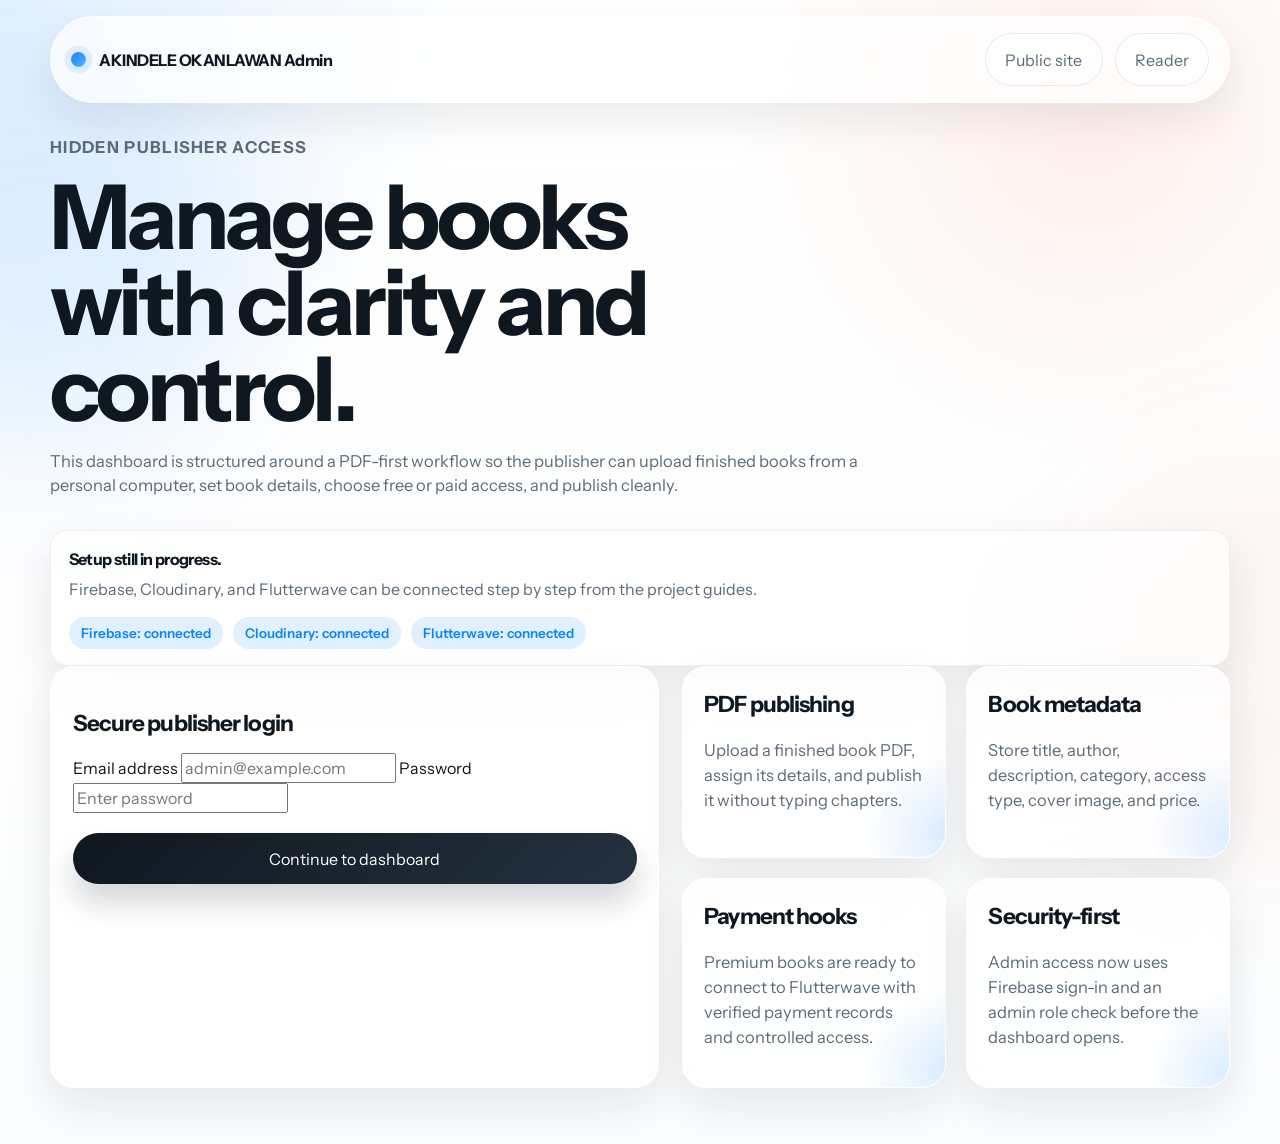
==== admin.html @ 09a19e11 "first commit" ====
<!DOCTYPE html>
<html lang="en">
  <head>
    <meta charset="UTF-8" />
    <meta name="viewport" content="width=device-width, initial-scale=1.0" />
    <meta
      name="description"
      content="Protected publisher dashboard for managing books, PDF uploads, pricing, and releases."
    />
    <title>AKINDELE OKANLAWAN Admin</title>
    <link rel="preconnect" href="https://fonts.googleapis.com" />
    <link rel="preconnect" href="https://fonts.gstatic.com" crossorigin />
    <link
      href="https://fonts.googleapis.com/css2?family=Instrument+Sans:wght@400;500;600;700&display=swap"
      rel="stylesheet"
    />
    <link rel="stylesheet" href="./styles.css" />
  </head>
  <body data-page="admin">
    <div class="ambient ambient-left" aria-hidden="true"></div>
    <div class="ambient ambient-right" aria-hidden="true"></div>

    <header class="topbar">
      <a class="brand" href="./index.html" aria-label="Return to public website">
        <span class="brand-mark"></span>
        <span class="brand-text">AKINDELE OKANLAWAN Admin</span>
      </a>
      <div class="topbar-actions">
        <a class="ghost-button button-link" href="./index.html">Public site</a>
        <a class="ghost-button button-link" href="./reader.html">Reader</a>
      </div>
    </header>

    <main class="section admin-shell">
      <section class="reveal">
        <div class="section-heading">
          <p class="eyebrow">Hidden publisher access</p>
          <h1>Manage books with clarity and control.</h1>
          <p>
            This dashboard is structured around a PDF-first workflow so the publisher can
            upload finished books from a personal computer, set book details, choose free
            or paid access, and publish cleanly.
          </p>
        </div>

        <div class="status-banner" id="adminIntegrationBanner"></div>

        <div class="membership-layout admin-entry-grid">
          <form class="pricing-card" id="adminLoginForm">
            <p class="card-label">Admin sign in</p>
            <h3>Secure publisher login</h3>
            <label>
              Email address
              <input id="adminEmail" type="email" placeholder="admin@example.com" required />
            </label>
            <label>
              Password
              <input id="adminPassword" type="password" placeholder="Enter password" required />
            </label>
            <button class="primary-button modal-submit" id="adminLoginButton" type="submit">
              Continue to dashboard
            </button>
          </form>

          <div class="admin-grid">
            <article class="admin-panel">
              <h3>PDF publishing</h3>
              <p>Upload a finished book PDF, assign its details, and publish it without typing chapters.</p>
            </article>
            <article class="admin-panel">
              <h3>Book metadata</h3>
              <p>Store title, author, description, category, access type, cover image, and price.</p>
            </article>
            <article class="admin-panel">
              <h3>Payment hooks</h3>
              <p>Premium books are ready to connect to Flutterwave with verified payment records and controlled access.</p>
            </article>
            <article class="admin-panel">
              <h3>Security-first</h3>
              <p>Admin access now uses Firebase sign-in and an admin role check before the dashboard opens.</p>
            </article>
          </div>
        </div>
      </section>

      <section class="reveal hidden" id="adminDashboard">
        <div class="dashboard-header">
          <div>
            <p class="eyebrow">Publisher dashboard</p>
            <h2>Publish, edit, and manage your library.</h2>
          </div>
          <div class="topbar-actions">
            <button class="ghost-button" id="resetDemoDataButton" type="button">Reset demo data</button>
            <button class="primary-button" id="adminLogoutButton" type="button">Sign out</button>
          </div>
        </div>

        <div class="dashboard-stats" id="dashboardStats"></div>

        <div class="dashboard-layout">
          <form class="pricing-card admin-form-card" id="bookForm">
            <input id="editingBookId" type="hidden" />
            <p class="card-label">Book editor</p>
            <h3 id="bookFormTitle">Add a new book</h3>

            <div class="form-grid">
              <label>
                Book title
                <input id="bookTitle" type="text" placeholder="The Morning Atlas" required />
              </label>
              <label>
                Author name
                <input id="bookAuthor" type="text" placeholder="Author name" required />
              </label>
            </div>

            <label>
              Description
              <textarea id="bookDescription" rows="4" placeholder="Write a clean, compelling summary." required></textarea>
            </label>

            <div class="form-grid">
              <label>
                Category
                <input id="bookCategory" type="text" placeholder="Fiction, Memoir, Poetry..." />
              </label>
              <label>
                Access type
                <select id="bookType">
                  <option value="free">Free</option>
                  <option value="paid">Paid</option>
                </select>
              </label>
            </div>

            <div class="form-grid">
              <label>
                Price
                <input id="bookPrice" type="text" placeholder="14.99 or Free" />
              </label>
              <label>
                Currency
                <input id="bookCurrency" type="text" placeholder="USD" value="USD" />
              </label>
            </div>

            <div class="form-grid">
              <label>
                Cover image URL
                <input id="bookCoverUrl" type="url" placeholder="https://res.cloudinary.com/..." />
              </label>
              <label>
                PDF file URL
                <input id="bookPdfUrl" type="url" placeholder="https://res.cloudinary.com/.../book.pdf" />
              </label>
            </div>

            <div class="form-grid">
              <label>
                Optional cover file
                <input id="bookCoverFile" type="file" accept="image/*" />
              </label>
              <label>
                Optional PDF file
                <input id="bookPdfFile" type="file" accept="application/pdf" />
              </label>
            </div>

            <div class="toggle-row">
              <label class="checkbox-row">
                <input id="bookFeatured" type="checkbox" />
                <span>Feature this book</span>
              </label>
              <label class="checkbox-row">
                <input id="bookPublished" type="checkbox" checked />
                <span>Publish immediately</span>
              </label>
            </div>

            <div class="modal-actions">
              <button class="ghost-button" id="uploadAssetsButton" type="button">Upload selected files</button>
              <button class="primary-button" id="saveBookButton" type="submit">Save book</button>
            </div>

            <div class="form-note" id="uploadHint">
              Add Cloudinary config to enable direct browser uploads, or paste the final URLs manually.
            </div>
          </form>

          <div class="admin-library-card">
            <div class="dashboard-header compact">
              <div>
                <p class="card-label">Library manager</p>
                <h3>Published and draft books</h3>
              </div>
            </div>
            <div class="admin-library-list" id="adminBookList"></div>
            <div class="empty-state hidden" id="adminEmptyState">
              <h3>No books yet.</h3>
              <p>Add the first title from the form and publish it to the public library.</p>
            </div>
          </div>
        </div>
      </section>
    </main>

    <script src="./config.js"></script>
    <script src="./app.js"></script>
  </body>
</html>
---- styles.css ----
:root {
  --bg: #ffffff;
  --panel: rgba(255, 255, 255, 0.78);
  --surface: #f6f7f9;
  --text: #0f1720;
  --muted: #5d6a77;
  --line: rgba(15, 23, 32, 0.08);
  --line-strong: rgba(15, 23, 32, 0.14);
  --accent: #0a84ff;
  --accent-warm: #ff6a3d;
  --shadow-lg: 0 30px 80px rgba(15, 23, 32, 0.12);
  --shadow-md: 0 18px 44px rgba(15, 23, 32, 0.09);
  --radius-xl: 32px;
  --radius-lg: 24px;
  --radius-md: 18px;
  --container: 1180px;
  --font-ui: "SF Pro Display", "SF Pro Text", "Instrument Sans", -apple-system,
    BlinkMacSystemFont, "Segoe UI", sans-serif;
}

* {
  box-sizing: border-box;
}

html {
  scroll-behavior: smooth;
}

body {
  margin: 0;
  min-width: 320px;
  background:
    radial-gradient(circle at top left, rgba(10, 132, 255, 0.12), transparent 28%),
    radial-gradient(circle at 85% 10%, rgba(255, 106, 61, 0.1), transparent 24%),
    linear-gradient(180deg, #ffffff 0%, #fbfcfd 100%);
  color: var(--text);
  font-family: var(--font-ui);
  line-height: 1.5;
}

body::selection {
  background: rgba(10, 132, 255, 0.18);
}

a {
  color: inherit;
  text-decoration: none;
}

button,
input,
textarea,
select,
summary {
  font: inherit;
}

button {
  cursor: pointer;
  border: 0;
}

.ambient {
  position: fixed;
  width: 26rem;
  height: 26rem;
  border-radius: 999px;
  filter: blur(72px);
  z-index: -1;
  opacity: 0.4;
}

.ambient-left {
  top: 4rem;
  left: -10rem;
  background: rgba(10, 132, 255, 0.18);
}

.ambient-right {
  top: 28rem;
  right: -12rem;
  background: rgba(255, 106, 61, 0.14);
}

.topbar,
.section,
.footer {
  width: min(calc(100% - 2rem), var(--container));
  margin: 0 auto;
}

.topbar {
  position: sticky;
  top: 1rem;
  z-index: 20;
  display: flex;
  align-items: center;
  justify-content: space-between;
  gap: 1rem;
  padding: 1rem 1.25rem;
  margin-top: 1rem;
  backdrop-filter: blur(20px);
  background: rgba(255, 255, 255, 0.72);
  border: 1px solid rgba(255, 255, 255, 0.9);
  border-radius: 999px;
  box-shadow: 0 18px 40px rgba(15, 23, 32, 0.08);
}

.brand {
  display: inline-flex;
  align-items: center;
  gap: 0.8rem;
  font-weight: 700;
  letter-spacing: -0.03em;
}

.brand-mark {
  width: 0.95rem;
  height: 0.95rem;
  border-radius: 999px;
  background: linear-gradient(135deg, var(--accent), #63b0ff);
  box-shadow: 0 0 0 0.4rem rgba(10, 132, 255, 0.1);
}

.topnav,
.topbar-actions,
.hero-actions,
.filters,
.modal-actions,
.footer-actions {
  display: flex;
  align-items: center;
  gap: 0.75rem;
}

.topnav a,
.ghost-button,
.button-link {
  color: var(--muted);
}

.user-badge {
  display: inline-flex;
  align-items: center;
  min-height: 3rem;
  max-width: min(18rem, 52vw);
  padding: 0.75rem 1rem;
  border-radius: 999px;
  background: rgba(10, 132, 255, 0.08);
  border: 1px solid rgba(10, 132, 255, 0.16);
  color: var(--text);
  font-size: 0.95rem;
  font-weight: 600;
  white-space: nowrap;
  overflow: hidden;
  text-overflow: ellipsis;
}

.hidden {
  display: none !important;
}

.topnav a {
  padding: 0.65rem 0.85rem;
  border-radius: 999px;
  transition: background 220ms ease, color 220ms ease, transform 220ms ease;
}

.topnav a:hover,
.topnav a:focus-visible,
.ghost-button:hover,
.button-link:hover {
  color: var(--text);
  background: rgba(15, 23, 32, 0.05);
}

.primary-button,
.ghost-button,
.filter-chip,
.payment-button {
  min-height: 3rem;
  padding: 0.85rem 1.2rem;
  border-radius: 999px;
  transition:
    transform 220ms ease,
    box-shadow 220ms ease,
    background 220ms ease,
    color 220ms ease,
    border-color 220ms ease;
}

.primary-button,
.payment-button {
  color: #ffffff;
  background: linear-gradient(135deg, var(--text), #24313f);
  box-shadow: 0 18px 30px rgba(15, 23, 32, 0.18);
}

.primary-button:hover,
.payment-button:hover,
.ghost-button:hover,
.filter-chip:hover,
.book-card:hover,
.feature-card:hover,
.pricing-card:hover,
.admin-panel:hover {
  transform: translateY(-2px);
}

.ghost-button,
.filter-chip {
  background: rgba(255, 255, 255, 0.74);
  border: 1px solid var(--line);
}

.hero {
  display: grid;
  grid-template-columns: minmax(0, 1.2fr) minmax(320px, 0.8fr);
  gap: 3rem;
  padding: 5.5rem 0 4rem;
  align-items: center;
}

.eyebrow {
  margin: 0 0 0.9rem;
  color: var(--accent);
  font-size: 0.9rem;
  font-weight: 700;
  letter-spacing: 0.08em;
  text-transform: uppercase;
}

h1,
h2,
h3,
strong {
  letter-spacing: -0.04em;
}

h1 {
  margin: 0;
  max-width: 12ch;
  font-size: clamp(3.25rem, 7vw, 6.3rem);
  line-height: 0.96;
}

h2 {
  margin: 0;
  font-size: clamp(2rem, 3vw, 3.5rem);
  line-height: 1.02;
}

h3 {
  margin: 0 0 0.8rem;
  font-size: 1.4rem;
}

.hero-text,
.section-heading p,
.feature-card p,
.price-copy,
.faq-list p,
.footer-copy,
.modal-copy,
.book-description,
.admin-panel p,
.book-card p {
  color: var(--muted);
  font-size: 1.03rem;
}

.hero-text {
  max-width: 38rem;
  margin: 1.4rem 0 1.8rem;
  font-size: 1.14rem;
}

.hero-metrics,
.feature-list {
  list-style: none;
  padding: 0;
  margin: 2rem 0 0;
  display: grid;
  gap: 1rem;
}

.status-banner {
  display: grid;
  gap: 1rem;
  padding: 1rem 1.1rem;
  margin: 1.3rem 0 0;
  border-radius: var(--radius-md);
  background: rgba(255, 255, 255, 0.72);
  border: 1px solid rgba(15, 23, 32, 0.06);
  box-shadow: var(--shadow-md);
}

.status-banner-copy {
  display: grid;
  gap: 0.35rem;
}

.status-banner-copy span,
.form-note,
.reader-meta,
.empty-state p,
.admin-book-copy p {
  color: var(--muted);
}

.status-pill-row {
  display: flex;
  flex-wrap: wrap;
  gap: 0.65rem;
}

.status-pill {
  display: inline-flex;
  align-items: center;
  min-height: 2rem;
  padding: 0.2rem 0.75rem;
  border-radius: 999px;
  background: rgba(15, 23, 32, 0.05);
  color: var(--muted);
  font-size: 0.84rem;
  font-weight: 600;
}

.status-pill.active,
.pill-featured {
  background: rgba(10, 132, 255, 0.12);
  color: var(--accent);
}

.pill-draft {
  background: rgba(15, 23, 32, 0.08);
  color: var(--muted);
}

.hero-metrics li,
.pricing-card,
.feature-card,
.book-card,
.admin-panel,
.faq-list details {
  background: var(--panel);
  backdrop-filter: blur(24px);
  border: 1px solid rgba(255, 255, 255, 0.8);
  box-shadow: var(--shadow-md);
}

.hero-metrics li {
  padding: 1.15rem 1.2rem;
  border-radius: var(--radius-md);
}

.hero-metrics span {
  display: block;
  margin-top: 0.35rem;
  color: var(--muted);
}

.device-shell {
  position: relative;
  justify-self: end;
  width: min(100%, 390px);
  padding: 0.9rem;
  border-radius: 3rem;
  background:
    linear-gradient(180deg, rgba(255, 255, 255, 0.88), rgba(239, 243, 247, 0.92));
  border: 1px solid rgba(255, 255, 255, 0.9);
  box-shadow: var(--shadow-lg);
  animation: floatShell 8s ease-in-out infinite;
}

.device-notch {
  width: 36%;
  height: 1.9rem;
  margin: 0 auto 0.6rem;
  border-radius: 0 0 1.2rem 1.2rem;
  background: #0f1720;
}

.device-screen {
  padding: 1.2rem;
  border-radius: 2.3rem;
  background: linear-gradient(180deg, #ffffff, #f2f5f8);
}

.device-status,
.meta-row {
  display: flex;
  align-items: center;
  justify-content: space-between;
}

.device-status {
  color: var(--muted);
  font-size: 0.86rem;
}

.device-card,
.mini-book {
  border-radius: 1.6rem;
}

.device-card {
  margin: 1rem 0;
  padding: 1.4rem;
  background: linear-gradient(135deg, #0f1720, #1f2b38);
  color: #ffffff;
  box-shadow: 0 20px 40px rgba(15, 23, 32, 0.2);
}

.device-card h2 {
  margin: 0.5rem 0;
  font-size: 1.75rem;
}

.card-label {
  margin: 0;
  color: rgba(255, 255, 255, 0.72);
  text-transform: uppercase;
  letter-spacing: 0.1em;
  font-size: 0.76rem;
}

.device-book-grid {
  display: grid;
  grid-template-columns: repeat(2, minmax(0, 1fr));
  gap: 0.85rem;
}

.mini-book {
  padding: 1rem;
  background: #ffffff;
  border: 1px solid var(--line);
}

.mini-book strong,
.mini-book small {
  display: block;
}

.mini-book small {
  margin-top: 0.35rem;
  color: var(--muted);
}

.device-reader-line {
  height: 0.72rem;
  margin-top: 0.9rem;
  border-radius: 999px;
  background: linear-gradient(90deg, rgba(15, 23, 32, 0.09), rgba(15, 23, 32, 0.04));
}

.device-reader-line.short {
  width: 68%;
}

.section {
  padding: 3.5rem 0;
}

.section-tight {
  padding-top: 1.2rem;
}

.section-heading {
  max-width: 52rem;
  margin-bottom: 2rem;
}

.filters {
  margin-bottom: 1.6rem;
  flex-wrap: wrap;
}

.filter-chip.active {
  background: var(--text);
  color: #ffffff;
  border-color: var(--text);
}

.book-grid,
.experience-grid,
.admin-grid {
  display: grid;
  gap: 1.25rem;
}

.book-grid {
  grid-template-columns: repeat(3, minmax(0, 1fr));
}

.experience-grid {
  grid-template-columns: repeat(2, minmax(0, 1fr));
}

.admin-grid {
  grid-template-columns: repeat(2, minmax(0, 1fr));
}

.book-card,
.feature-card,
.pricing-card,
.admin-panel {
  position: relative;
  overflow: hidden;
  padding: 1.35rem;
  border-radius: var(--radius-lg);
}

.book-card::before,
.feature-card::before,
.pricing-card::before,
.admin-panel::before {
  content: "";
  position: absolute;
  inset: auto -30% -30% auto;
  width: 10rem;
  height: 10rem;
  border-radius: 999px;
  background: radial-gradient(circle, rgba(10, 132, 255, 0.14), transparent 70%);
}

.book-cover {
  min-height: 15rem;
  border-radius: calc(var(--radius-lg) - 0.35rem);
  background-size: cover;
  background-position: center;
  margin-bottom: 1rem;
}

.book-card h3 {
  margin-bottom: 0.45rem;
}

.book-card p {
  margin: 0 0 1rem;
}

.book-meta,
.book-actions,
.pill-row {
  display: flex;
  align-items: center;
  justify-content: space-between;
  gap: 0.8rem;
}

.pill-row {
  justify-content: flex-start;
  margin-bottom: 0.9rem;
}

.pill {
  display: inline-flex;
  align-items: center;
  min-height: 2rem;
  padding: 0.15rem 0.7rem;
  border-radius: 999px;
  font-size: 0.8rem;
  font-weight: 700;
  letter-spacing: 0.02em;
}

.pill-free {
  color: #08674f;
  background: rgba(8, 103, 79, 0.1);
}

.pill-paid {
  color: #8a3a16;
  background: rgba(255, 106, 61, 0.14);
}

.empty-state {
  padding: 1.8rem;
  border-radius: var(--radius-lg);
  background: rgba(255, 255, 255, 0.74);
  border: 1px solid rgba(15, 23, 32, 0.06);
  box-shadow: var(--shadow-md);
}

.feature-count {
  display: inline-block;
  margin-bottom: 1rem;
  color: var(--accent);
  font-size: 0.92rem;
  font-weight: 700;
}

.membership-layout,
.faq-layout {
  display: grid;
  grid-template-columns: minmax(0, 1fr) minmax(320px, 0.9fr);
  gap: 1.4rem;
  align-items: start;
}

.feature-list {
  margin-top: 1.4rem;
}

.feature-list li {
  padding-left: 1.1rem;
  position: relative;
  color: var(--muted);
}

.feature-list li::before {
  content: "";
  position: absolute;
  left: 0;
  top: 0.7rem;
  width: 0.42rem;
  height: 0.42rem;
  border-radius: 999px;
  background: var(--accent);
}

.faq-list {
  display: grid;
  gap: 1rem;
}

.faq-list details {
  padding: 1.2rem 1.3rem;
  border-radius: var(--radius-md);
}

.faq-list summary {
  list-style: none;
  font-weight: 600;
}

.faq-list summary::-webkit-details-marker {
  display: none;
}

.faq-list p {
  margin: 0.8rem 0 0;
}

.footer {
  display: flex;
  align-items: center;
  justify-content: space-between;
  gap: 1rem;
  padding: 0 0 3rem;
}

.modal {
  width: min(calc(100% - 1.5rem), 36rem);
  border: 0;
  padding: 0;
  background: transparent;
}

.modal::backdrop {
  background: rgba(15, 23, 32, 0.48);
  backdrop-filter: blur(10px);
}

.modal-wide {
  width: min(calc(100vw - 1.5rem), 64rem);
}

.modal-card {
  position: relative;
  padding: 1.5rem;
  border-radius: 2rem;
  background: rgba(255, 255, 255, 0.94);
  border: 1px solid rgba(255, 255, 255, 0.88);
  box-shadow: var(--shadow-lg);
}

.modal-card label {
  display: grid;
  gap: 0.55rem;
  margin-top: 1rem;
  font-weight: 600;
}

.modal-card input {
  width: 100%;
  min-height: 3.25rem;
  padding: 0.9rem 1rem;
  border-radius: 1rem;
  border: 1px solid var(--line-strong);
  background: #ffffff;
  outline: none;
}

textarea,
select {
  width: 100%;
  min-height: 3.25rem;
  padding: 0.9rem 1rem;
  border-radius: 1rem;
  border: 1px solid var(--line-strong);
  background: #ffffff;
  outline: none;
}

textarea:focus,
select:focus {
  border-color: var(--accent);
  box-shadow: 0 0 0 0.28rem rgba(10, 132, 255, 0.12);
}

.modal-card input:focus {
  border-color: var(--accent);
  box-shadow: 0 0 0 0.28rem rgba(10, 132, 255, 0.12);
}

.modal-submit {
  width: 100%;
  margin-top: 1.25rem;
}

.modal-close {
  position: absolute;
  top: 1rem;
  right: 1rem;
  width: 2.5rem;
  height: 2.5rem;
  border-radius: 999px;
  background: rgba(15, 23, 32, 0.06);
  color: var(--text);
}

.book-modal-layout {
  display: grid;
  grid-template-columns: 260px minmax(0, 1fr);
  gap: 1.4rem;
}

.book-cover-large {
  min-height: 22rem;
  border-radius: 1.8rem;
  background-size: cover;
  background-position: center;
}

.admin-panel {
  min-height: 12rem;
}

.book-actions {
  margin-top: 1.1rem;
}

.meta-row,
.book-meta {
  color: var(--muted);
  font-size: 0.95rem;
}

.admin-shell,
.reader-shell {
  padding-top: 2rem;
}

.admin-entry-grid {
  align-items: stretch;
}

.dashboard-header {
  display: flex;
  align-items: center;
  justify-content: space-between;
  gap: 1rem;
  margin-bottom: 1.2rem;
}

.dashboard-header.compact {
  margin-bottom: 0.8rem;
}

.dashboard-stats {
  display: grid;
  grid-template-columns: repeat(4, minmax(0, 1fr));
  gap: 1rem;
  margin-bottom: 1.2rem;
}

.stat-card,
.admin-library-card,
.reader-frame-card {
  padding: 1.35rem;
  border-radius: var(--radius-lg);
  background: rgba(255, 255, 255, 0.76);
  border: 1px solid rgba(255, 255, 255, 0.82);
  box-shadow: var(--shadow-md);
}

.stat-card span {
  display: block;
  color: var(--muted);
  margin-bottom: 0.45rem;
}

.stat-card strong {
  font-size: 2rem;
}

.dashboard-layout {
  display: grid;
  grid-template-columns: minmax(0, 0.92fr) minmax(0, 1.08fr);
  gap: 1.2rem;
  align-items: start;
}

.admin-form-card {
  position: sticky;
  top: 6.5rem;
}

.form-grid {
  display: grid;
  grid-template-columns: repeat(2, minmax(0, 1fr));
  gap: 1rem;
}

.toggle-row {
  display: flex;
  flex-wrap: wrap;
  gap: 1rem;
  margin-top: 1rem;
}

.checkbox-row {
  display: inline-flex;
  align-items: center;
  gap: 0.7rem;
}

.checkbox-row input {
  width: 1rem;
  min-height: auto;
}

.form-note {
  margin-top: 1rem;
  font-size: 0.94rem;
}

.admin-library-list {
  display: grid;
  gap: 1rem;
}

.admin-book-item {
  display: grid;
  grid-template-columns: 160px minmax(0, 1fr);
  gap: 1rem;
  padding: 1rem 0;
  border-top: 1px solid rgba(15, 23, 32, 0.08);
}

.admin-book-item:first-child {
  border-top: 0;
  padding-top: 0;
}

.admin-book-cover {
  min-height: 11rem;
  border-radius: 1.4rem;
  background-size: cover;
  background-position: center;
}

.admin-book-copy {
  min-width: 0;
}

.admin-book-header {
  display: flex;
  align-items: flex-start;
  justify-content: space-between;
  gap: 1rem;
}

.danger-button {
  color: #9c2f20;
}

.reader-hero {
  display: grid;
  grid-template-columns: minmax(0, 1.1fr) minmax(320px, 0.9fr);
  gap: 1.2rem;
  align-items: start;
  margin-bottom: 1.25rem;
}

.reader-meta {
  display: flex;
  flex-wrap: wrap;
  gap: 0.9rem;
  margin-top: 1rem;
}

.reader-access-card {
  display: grid;
  gap: 0.8rem;
}

.reader-frame {
  width: 100%;
  min-height: 78vh;
  border: 0;
  border-radius: 1.2rem;
  background: #ffffff;
}

.reveal {
  opacity: 0;
  transform: translateY(24px);
  transition: opacity 700ms ease, transform 700ms ease;
}

.reveal.is-visible {
  opacity: 1;
  transform: translateY(0);
}

@keyframes floatShell {
  0%,
  100% {
    transform: translateY(0px);
  }
  50% {
    transform: translateY(-10px);
  }
}

@media (prefers-reduced-motion: reduce) {
  html {
    scroll-behavior: auto;
  }

  *,
  *::before,
  *::after {
    animation: none !important;
    transition: none !important;
  }

  .reveal {
    opacity: 1;
    transform: none;
  }
}

@media (max-width: 1080px) {
  .hero,
  .membership-layout,
  .faq-layout,
  .book-modal-layout,
  .dashboard-layout,
  .reader-hero {
    grid-template-columns: 1fr;
  }

  .device-shell {
    justify-self: start;
  }

  .book-grid {
    grid-template-columns: repeat(2, minmax(0, 1fr));
  }

  .dashboard-stats {
    grid-template-columns: repeat(2, minmax(0, 1fr));
  }
}

@media (max-width: 840px) {
  .topbar {
    padding: 1rem;
    border-radius: 2rem;
  }

  .topnav {
    display: none;
  }

  .experience-grid,
  .admin-grid,
  .book-grid {
    grid-template-columns: 1fr;
  }

  .form-grid,
  .admin-book-item {
    grid-template-columns: 1fr;
  }

  h1 {
    max-width: 11ch;
  }

  .footer {
    flex-direction: column;
    align-items: flex-start;
  }
}

@media (max-width: 640px) {
  .topbar {
    flex-wrap: wrap;
    justify-content: center;
  }

  .topbar-actions,
  .hero-actions,
  .filters,
  .book-actions,
  .modal-actions {
    width: 100%;
    flex-direction: column;
    align-items: stretch;
  }

  .hero {
    padding-top: 4rem;
  }

  .topbar,
  .section,
  .footer {
    width: min(calc(100% - 1.25rem), var(--container));
  }

  .modal-card {
    padding: 1.2rem;
  }

  .dashboard-stats {
    grid-template-columns: 1fr;
  }
}
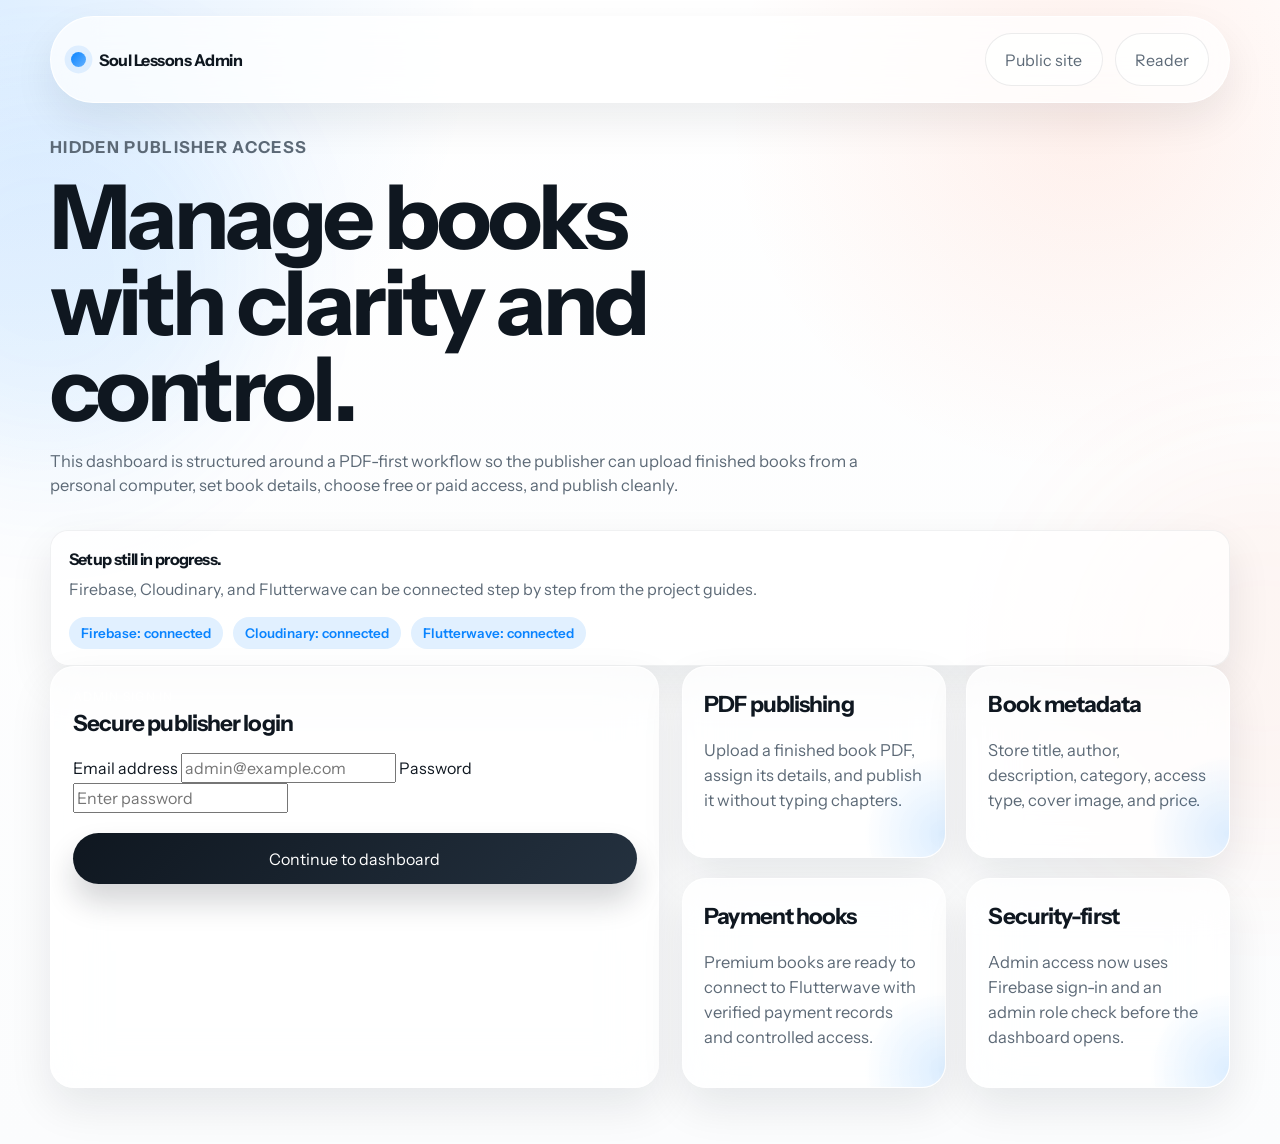
==== commit 8a3c3045: "Update website changes" ====
--- a/admin.html
+++ b/admin.html
@@ -7,7 +7,7 @@
       name="description"
       content="Protected publisher dashboard for managing books, PDF uploads, pricing, and releases."
     />
-    <title>AKINDELE OKANLAWAN Admin</title>
+    <title>Soul Lessons Admin</title>
     <link rel="preconnect" href="https://fonts.googleapis.com" />
     <link rel="preconnect" href="https://fonts.gstatic.com" crossorigin />
     <link
@@ -23,7 +23,7 @@
     <header class="topbar">
       <a class="brand" href="./index.html" aria-label="Return to public website">
         <span class="brand-mark"></span>
-        <span class="brand-text">AKINDELE OKANLAWAN Admin</span>
+        <span class="brand-text">Soul Lessons Admin</span>
       </a>
       <div class="topbar-actions">
         <a class="ghost-button button-link" href="./index.html">Public site</a>
@@ -146,23 +146,33 @@
 
             <div class="form-grid">
               <label>
-                Cover image URL
-                <input id="bookCoverUrl" type="url" placeholder="https://res.cloudinary.com/..." />
-              </label>
-              <label>
-                PDF file URL
-                <input id="bookPdfUrl" type="url" placeholder="https://res.cloudinary.com/.../book.pdf" />
-              </label>
-            </div>
-
-            <div class="form-grid">
-              <label>
-                Optional cover file
+                Cover image from phone or computer
                 <input id="bookCoverFile" type="file" accept="image/*" />
               </label>
               <label>
-                Optional PDF file
+                PDF file from phone or computer
                 <input id="bookPdfFile" type="file" accept="application/pdf" />
+              </label>
+            </div>
+
+            <button class="pdf-dropzone" id="pdfDropzone" type="button">
+              <strong>Drop PDF here</strong>
+              <span>Drag a PDF from your computer into this box, or click here to choose one.</span>
+            </button>
+
+            <div class="upload-status-grid">
+              <div class="upload-status-card" id="coverUploadStatus">No cover file selected yet.</div>
+              <div class="upload-status-card" id="pdfUploadStatus">No PDF file selected yet.</div>
+            </div>
+
+            <div class="form-grid">
+              <label>
+                Cover image URL fallback
+                <input id="bookCoverUrl" type="url" placeholder="Optional existing cover link" />
+              </label>
+              <label>
+                PDF file URL fallback
+                <input id="bookPdfUrl" type="url" placeholder="Optional existing PDF link" />
               </label>
             </div>
 
@@ -178,13 +188,13 @@
             </div>
 
             <div class="modal-actions">
-              <button class="ghost-button" id="uploadAssetsButton" type="button">Upload selected files</button>
               <button class="primary-button" id="saveBookButton" type="submit">Save book</button>
             </div>
 
             <div class="form-note" id="uploadHint">
-              Add Cloudinary config to enable direct browser uploads, or paste the final URLs manually.
-            </div>
+              Choose files from this device and save. The dashboard will upload them automatically. If you already have hosted links, you can still paste them as a fallback.
+            </div>
+            <div class="asset-confirmation hidden" id="assetConfirmation"></div>
           </form>
 
           <div class="admin-library-card">
--- a/styles.css
+++ b/styles.css
@@ -847,6 +847,79 @@
   font-size: 0.94rem;
 }
 
+.upload-status-grid {
+  display: grid;
+  grid-template-columns: repeat(2, minmax(0, 1fr));
+  gap: 1rem;
+}
+
+.pdf-dropzone {
+  width: 100%;
+  margin-top: 1rem;
+  padding: 1.2rem;
+  border-radius: 1.2rem;
+  border: 1.5px dashed rgba(10, 132, 255, 0.45);
+  background: linear-gradient(135deg, rgba(10, 132, 255, 0.08), rgba(15, 23, 32, 0.03));
+  color: var(--ink);
+  text-align: left;
+  display: grid;
+  gap: 0.35rem;
+  cursor: pointer;
+  transition: border-color 180ms ease, background 180ms ease, transform 180ms ease;
+}
+
+.pdf-dropzone span {
+  color: var(--muted);
+  font-size: 0.95rem;
+}
+
+.pdf-dropzone.is-dragover {
+  border-color: rgba(10, 132, 255, 0.9);
+  background: linear-gradient(135deg, rgba(10, 132, 255, 0.16), rgba(15, 23, 32, 0.06));
+  transform: translateY(-2px);
+}
+
+.upload-status-card {
+  min-height: 4.25rem;
+  padding: 0.9rem 1rem;
+  border-radius: 1rem;
+  border: 1px solid rgba(15, 23, 32, 0.08);
+  background: rgba(255, 255, 255, 0.72);
+  color: var(--muted);
+  font-size: 0.94rem;
+  display: flex;
+  align-items: center;
+}
+
+.asset-confirmation {
+  margin-top: 1rem;
+  padding: 0.9rem 1rem;
+  border-radius: 1rem;
+  border: 1px solid rgba(10, 132, 255, 0.18);
+  background: rgba(10, 132, 255, 0.06);
+  font-size: 0.94rem;
+  color: var(--ink);
+  word-break: break-word;
+}
+
+.asset-confirmation strong {
+  display: block;
+  margin-bottom: 0.35rem;
+}
+
+.admin-asset-links {
+  display: grid;
+  gap: 0.45rem;
+  margin-top: 0.85rem;
+}
+
+.admin-asset-link {
+  display: block;
+  font-size: 0.9rem;
+  color: var(--muted);
+  word-break: break-all;
+}
+
 .admin-library-list {
   display: grid;
   gap: 1rem;
@@ -975,6 +1048,11 @@
   .dashboard-stats {
     grid-template-columns: repeat(2, minmax(0, 1fr));
   }
+
+  /* Admin: un-stick the form on smaller screens so it doesn't overlap */
+  .admin-form-card {
+    position: static;
+  }
 }
 
 @media (max-width: 840px) {
@@ -994,8 +1072,16 @@
   }
 
   .form-grid,
+  .upload-status-grid,
   .admin-book-item {
     grid-template-columns: 1fr;
+  }
+
+  /* Admin book cover: full width on single-column layout */
+  .admin-book-cover {
+    min-height: 14rem;
+    width: 100%;
+    border-radius: 1.2rem;
   }
 
   h1 {
@@ -1005,6 +1091,22 @@
   .footer {
     flex-direction: column;
     align-items: flex-start;
+  }
+
+  /* Dashboard header: stack vertically so buttons don't overflow */
+  .dashboard-header {
+    flex-direction: column;
+    align-items: flex-start;
+  }
+
+  .dashboard-header .topbar-actions {
+    width: 100%;
+    flex-wrap: wrap;
+  }
+
+  /* Admin form card: remove sticky so it doesn't overlap content */
+  .admin-form-card {
+    position: static;
   }
 }
 
@@ -1041,4 +1143,90 @@
   .dashboard-stats {
     grid-template-columns: 1fr;
   }
-}
+
+  /* Admin shell: reduce top padding on very small screens */
+  .admin-shell {
+    padding-top: 1rem;
+  }
+
+  /* Section heading: tighter on mobile */
+  .section-heading {
+    margin-bottom: 1.25rem;
+  }
+
+  /* Dashboard header actions: full width column stack */
+  .dashboard-header .topbar-actions {
+    flex-direction: column;
+    align-items: stretch;
+    gap: 0.65rem;
+  }
+
+  .dashboard-header .topbar-actions .ghost-button,
+  .dashboard-header .topbar-actions .primary-button {
+    width: 100%;
+    text-align: center;
+    justify-content: center;
+  }
+
+  /* Admin form: reduce padding for tight screens */
+  .pricing-card.admin-form-card {
+    padding: 1rem;
+  }
+
+  /* Modal actions (Upload + Save buttons): stack vertically */
+  .modal-actions {
+    flex-direction: column;
+    align-items: stretch;
+  }
+
+  .modal-actions .ghost-button,
+  .modal-actions .primary-button {
+    width: 100%;
+    text-align: center;
+    justify-content: center;
+  }
+
+  /* Toggle row: stack checkboxes */
+  .toggle-row {
+    flex-direction: column;
+    gap: 0.75rem;
+  }
+
+  /* Admin library card: less padding on small screens */
+  .admin-library-card {
+    padding: 1rem;
+  }
+
+  /* Admin book header: stack title + danger button */
+  .admin-book-header {
+    flex-direction: column;
+    align-items: flex-start;
+    gap: 0.5rem;
+  }
+
+  /* Stat card: smaller number on tiny screens */
+  .stat-card strong {
+    font-size: 1.6rem;
+  }
+
+  /* Inputs / textareas: ensure they don't overflow */
+  input,
+  textarea,
+  select {
+    max-width: 100%;
+  }
+
+  /* Membership layout: full width on mobile */
+  .membership-layout {
+    grid-template-columns: 1fr;
+  }
+
+  /* h1 on admin hero: scale down */
+  h1 {
+    font-size: clamp(2.2rem, 9vw, 3.5rem);
+  }
+
+  h2 {
+    font-size: clamp(1.6rem, 6vw, 2.5rem);
+  }
+}
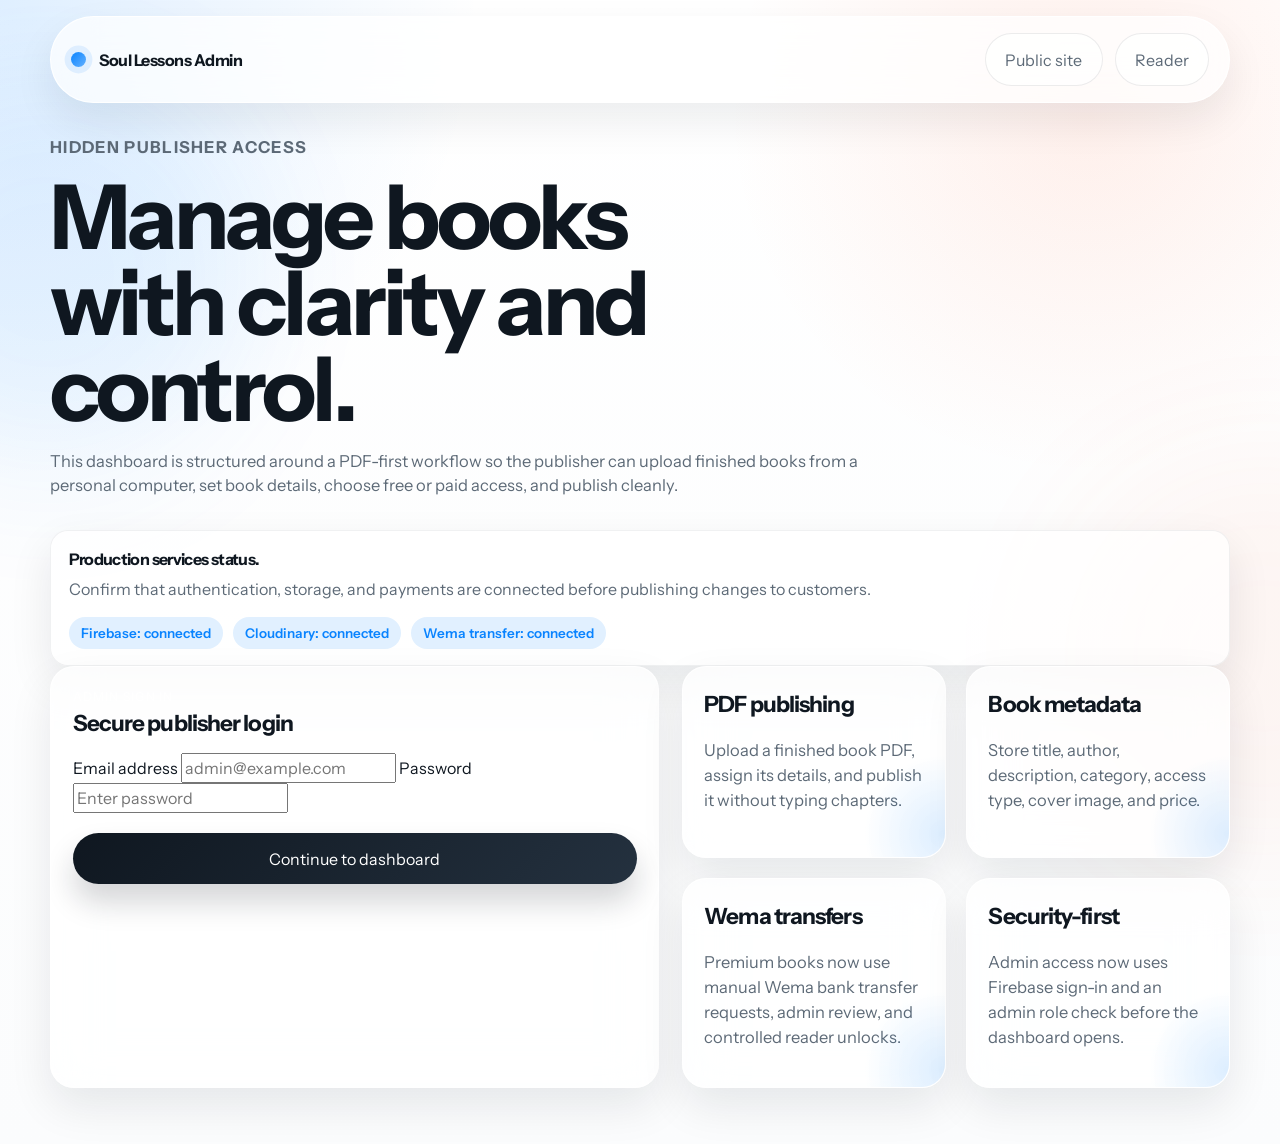
==== commit dfb0376c: "Replace Flutterwave with manual Wema bank transfer flow" ====
--- a/admin.html
+++ b/admin.html
@@ -72,8 +72,8 @@
               <p>Store title, author, description, category, access type, cover image, and price.</p>
             </article>
             <article class="admin-panel">
-              <h3>Payment hooks</h3>
-              <p>Premium books are ready to connect to Flutterwave with verified payment records and controlled access.</p>
+              <h3>Wema transfers</h3>
+              <p>Premium books now use manual Wema bank transfer requests, admin review, and controlled reader unlocks.</p>
             </article>
             <article class="admin-panel">
               <h3>Security-first</h3>
@@ -90,7 +90,7 @@
             <h2>Publish, edit, and manage your library.</h2>
           </div>
           <div class="topbar-actions">
-            <button class="ghost-button" id="resetDemoDataButton" type="button">Reset demo data</button>
+            <button class="ghost-button" id="resetCatalogCacheButton" type="button">Reset local cache</button>
             <button class="primary-button" id="adminLogoutButton" type="button">Sign out</button>
           </div>
         </div>
@@ -167,12 +167,12 @@
 
             <div class="form-grid">
               <label>
-                Cover image URL fallback
-                <input id="bookCoverUrl" type="url" placeholder="Optional existing cover link" />
-              </label>
-              <label>
-                PDF file URL fallback
-                <input id="bookPdfUrl" type="url" placeholder="Optional existing PDF link" />
+                Cover image URL
+                <input id="bookCoverUrl" type="url" placeholder="Existing hosted cover link" />
+              </label>
+              <label>
+                PDF file URL
+                <input id="bookPdfUrl" type="url" placeholder="Existing hosted PDF link" />
               </label>
             </div>
 
@@ -192,7 +192,7 @@
             </div>
 
             <div class="form-note" id="uploadHint">
-              Choose files from this device and save. The dashboard will upload them automatically. If you already have hosted links, you can still paste them as a fallback.
+              Choose files from this device and save. Large PDFs are uploaded in chunks and can take a little longer. If your assets are already hosted, paste the production URLs here instead of uploading again.
             </div>
             <div class="asset-confirmation hidden" id="assetConfirmation"></div>
           </form>
@@ -210,6 +210,20 @@
               <p>Add the first title from the form and publish it to the public library.</p>
             </div>
           </div>
+
+          <div class="admin-library-card">
+            <div class="dashboard-header compact">
+              <div>
+                <p class="card-label">Payment review</p>
+                <h3>Wema bank transfer requests</h3>
+              </div>
+            </div>
+            <div class="admin-library-list" id="adminTransferRequestList"></div>
+            <div class="empty-state hidden" id="adminTransferEmptyState">
+              <h3>No transfer requests yet.</h3>
+              <p>Submitted Wema transfer requests will appear here for approval or rejection.</p>
+            </div>
+          </div>
         </div>
       </section>
     </main>
--- a/styles.css
+++ b/styles.css
@@ -308,6 +308,13 @@
   color: var(--muted);
 }
 
+.bank-transfer-copy,
+.bank-transfer-note,
+.transfer-request-note,
+.transfer-request-grid span {
+  color: var(--muted);
+}
+
 .status-pill-row {
   display: flex;
   flex-wrap: wrap;
@@ -342,7 +349,9 @@
 .feature-card,
 .book-card,
 .admin-panel,
-.faq-list details {
+.faq-list details,
+.bank-transfer-box,
+.transfer-request-card {
   background: var(--panel);
   backdrop-filter: blur(24px);
   border: 1px solid rgba(255, 255, 255, 0.8);
@@ -358,6 +367,75 @@
   display: block;
   margin-top: 0.35rem;
   color: var(--muted);
+}
+
+.bank-transfer-box,
+.transfer-request-card {
+  padding: 1rem 1.1rem;
+  border-radius: var(--radius-md);
+}
+
+.bank-transfer-title {
+  margin: 0 0 0.45rem;
+  font-size: 1rem;
+  font-weight: 700;
+}
+
+.bank-transfer-grid,
+.transfer-request-grid {
+  display: grid;
+  gap: 0.85rem;
+  grid-template-columns: repeat(auto-fit, minmax(150px, 1fr));
+  margin: 1rem 0;
+}
+
+.bank-transfer-detail,
+.transfer-request-grid div {
+  display: grid;
+  gap: 0.2rem;
+}
+
+.bank-transfer-detail span,
+.transfer-request-grid span {
+  font-size: 0.82rem;
+  text-transform: uppercase;
+  letter-spacing: 0.06em;
+}
+
+.bank-transfer-detail strong,
+.transfer-request-grid strong {
+  font-size: 1rem;
+  word-break: break-word;
+}
+
+.bank-transfer-detail-wide {
+  grid-column: 1 / -1;
+}
+
+.bank-transfer-form {
+  display: grid;
+  gap: 1rem;
+  margin-top: 1rem;
+}
+
+.bank-transfer-actions {
+  justify-content: flex-start;
+}
+
+.bank-transfer-status-box {
+  margin-top: 1rem;
+}
+
+.transfer-request-card {
+  display: grid;
+  gap: 1rem;
+}
+
+.transfer-request-header {
+  display: flex;
+  justify-content: space-between;
+  gap: 1rem;
+  align-items: flex-start;
 }
 
 .device-shell {
